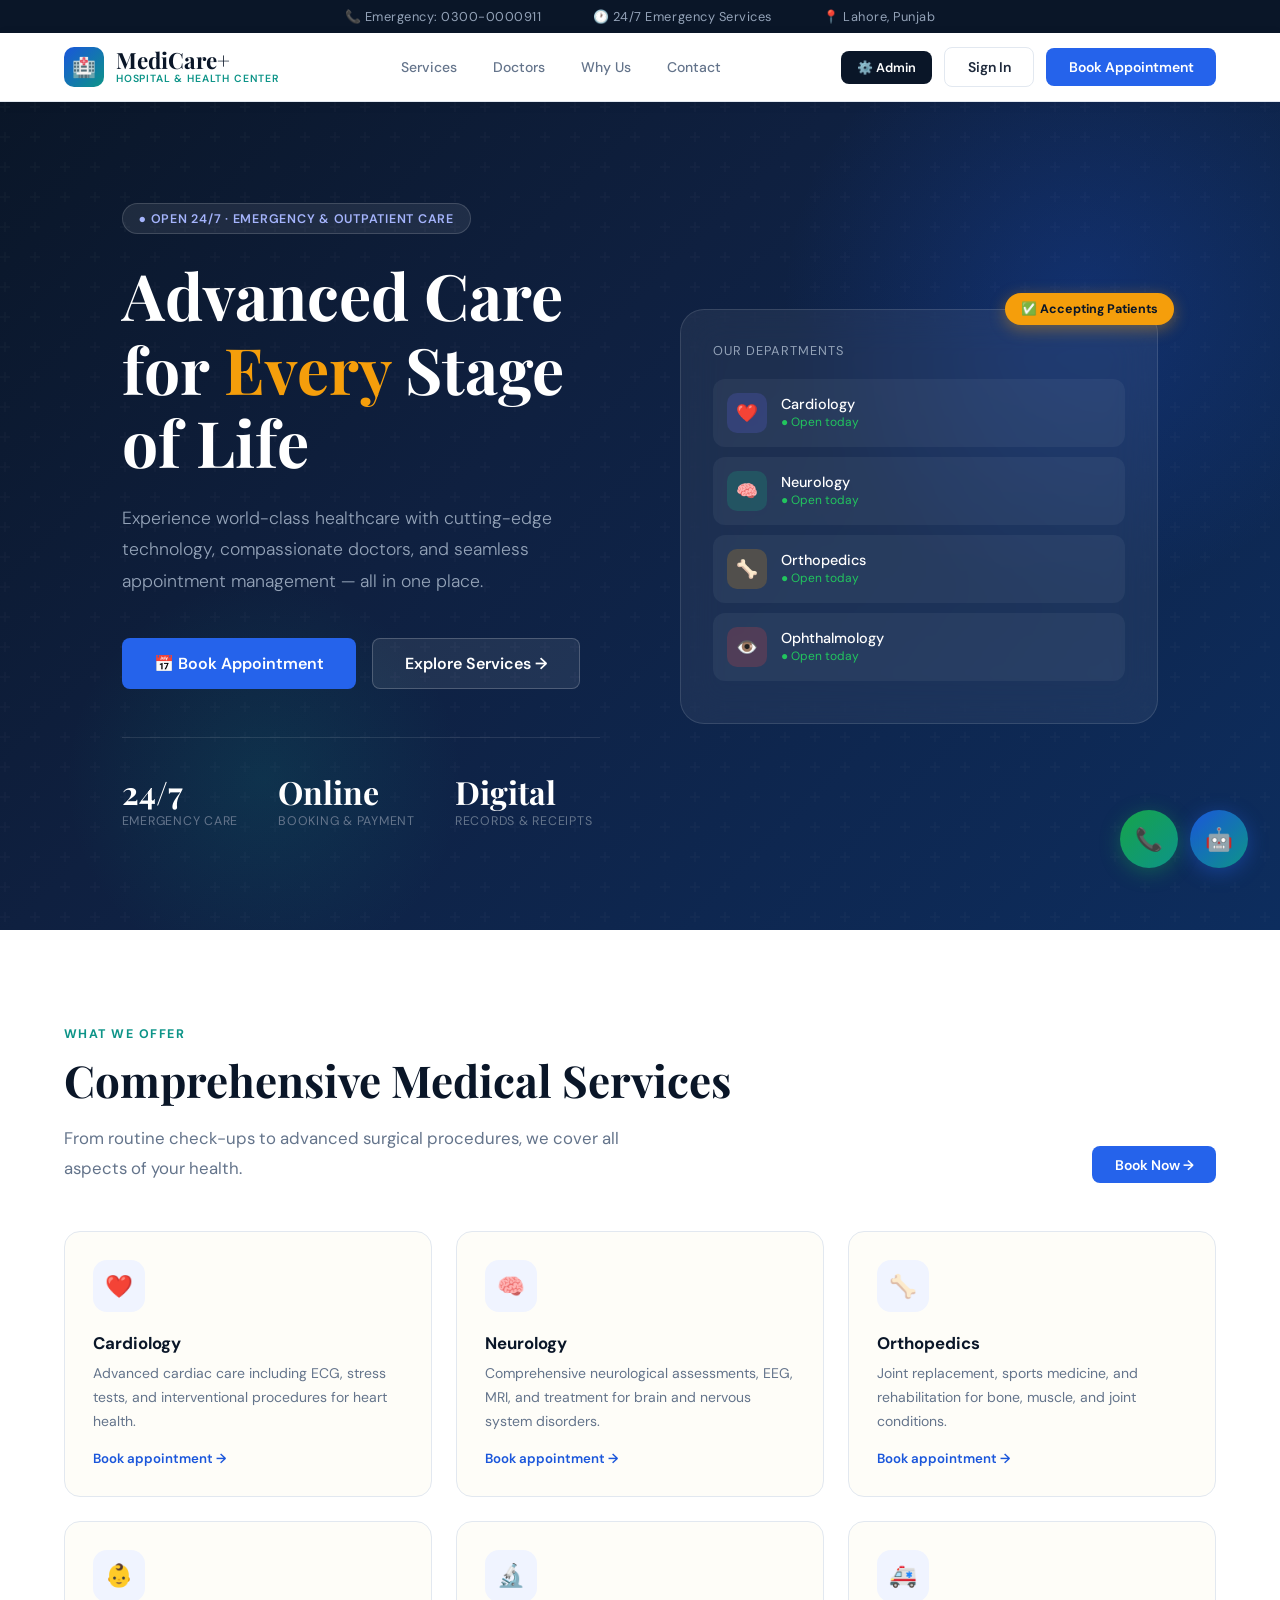
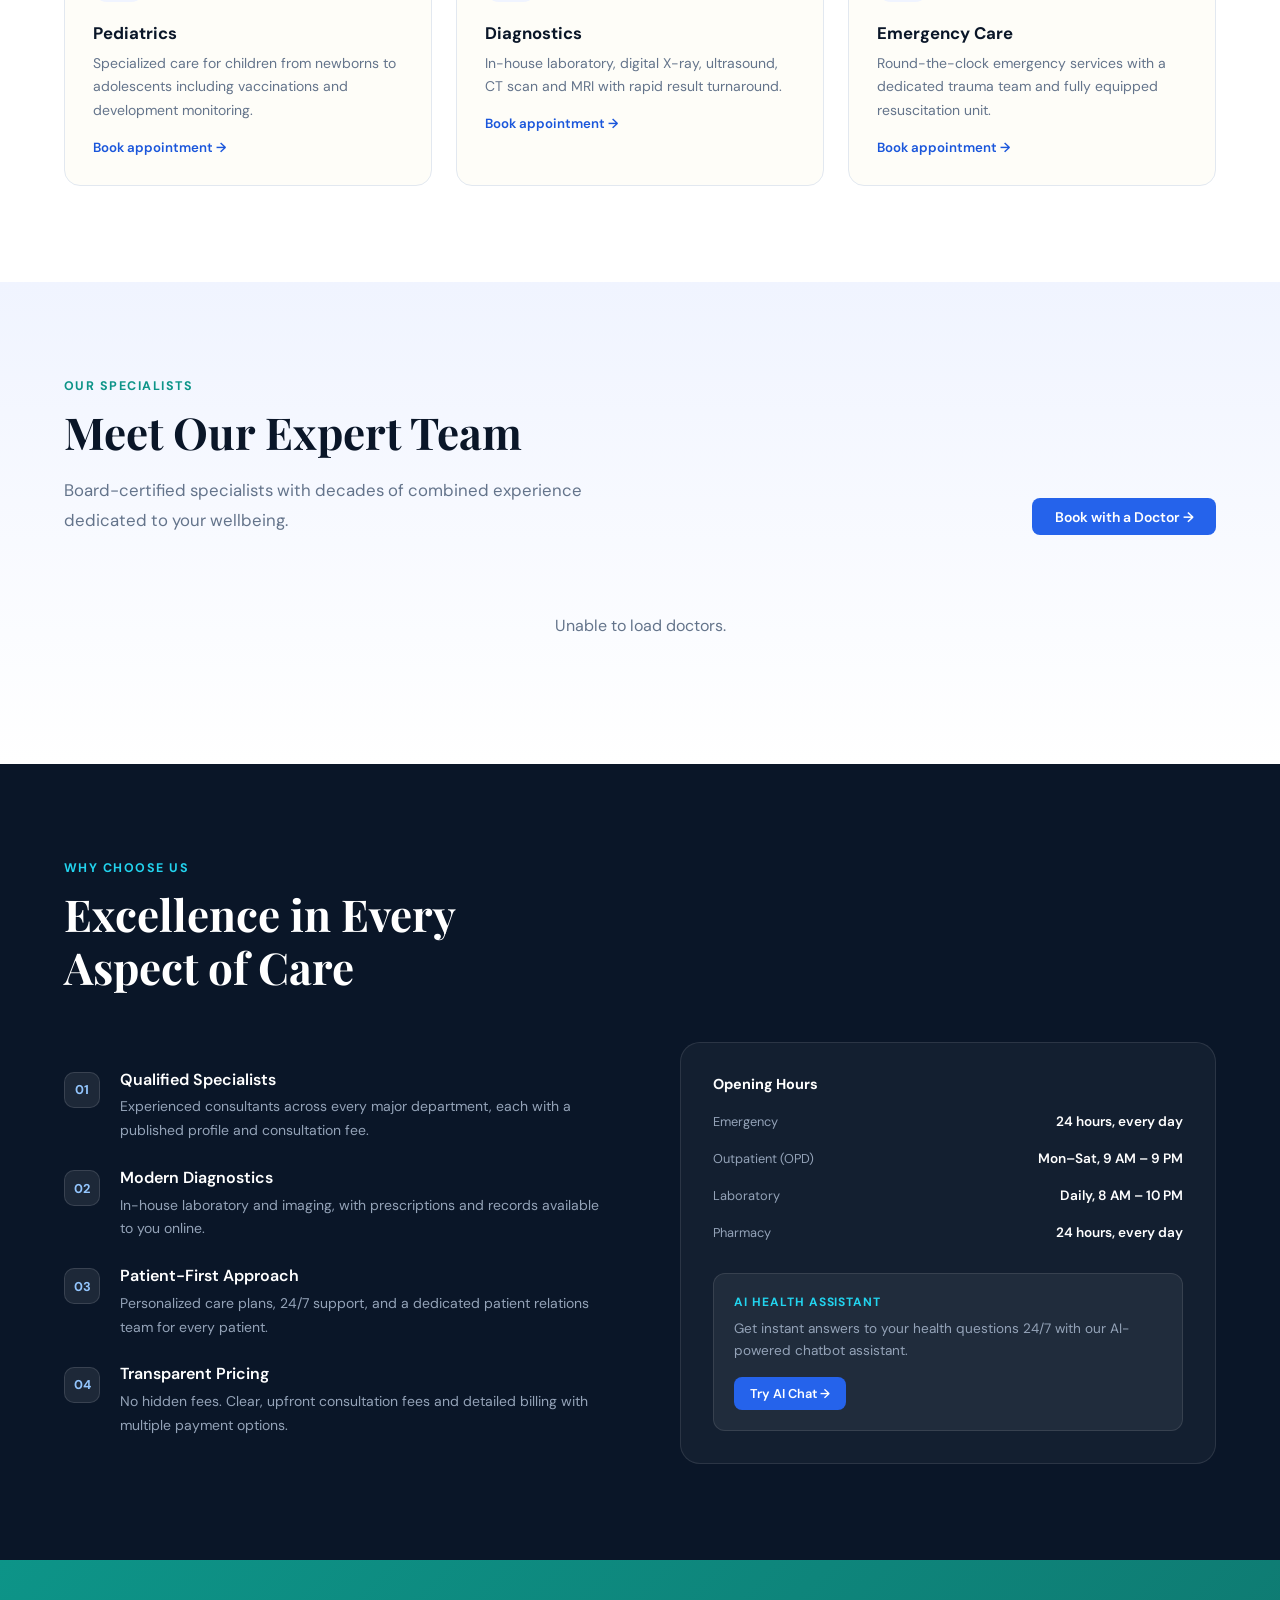
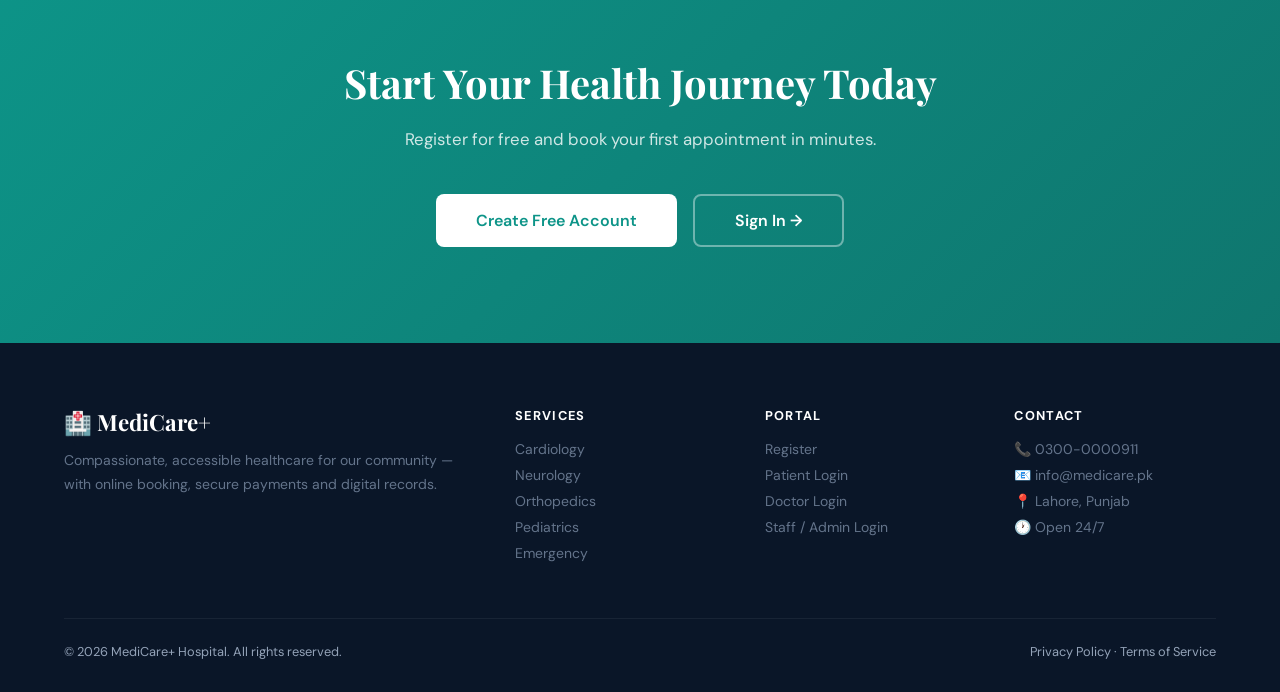
==== frontend/index.html @ 8399312b "MediCare+ hospital management system" ====
<!DOCTYPE html>
<html lang="en">
<head>
<meta charset="UTF-8">
<meta name="viewport" content="width=device-width, initial-scale=1.0">
<title>MediCare+ | Advanced Hospital Management</title>
<link href="https://fonts.googleapis.com/css2?family=Playfair+Display:wght@400;600;700&family=DM+Sans:wght@300;400;500;600&display=swap" rel="stylesheet">
<style>
*{margin:0;padding:0;box-sizing:border-box}
:root{
  --navy:#0a1628;--navy2:#0f2040;--blue:#1a56db;--blue2:#2563eb;
  --teal:#0d9488;--gold:#f59e0b;--cream:#fefdf8;--light:#f0f4ff;
  --text:#1e293b;--muted:#64748b;--border:#e2e8f0;--white:#fff;
  --radius:12px;--shadow:0 4px 24px rgba(10,22,40,.08);--shadow-lg:0 12px 48px rgba(10,22,40,.16)
}
body{font-family:'DM Sans',sans-serif;background:var(--cream);color:var(--text);overflow-x:hidden}

/* ─── TOPBAR ─── */
.topbar{background:var(--navy);color:#94a3b8;font-size:.8rem;padding:.5rem 0;text-align:center;letter-spacing:.04em}
.topbar span{margin:0 1.5rem}

/* ─── NAV ─── */
nav{background:var(--white);border-bottom:1px solid var(--border);padding:0 5%;position:sticky;top:0;z-index:200;box-shadow:0 2px 12px rgba(0,0,0,.06)}
.nav-inner{max-width:1280px;margin:0 auto;display:flex;align-items:center;justify-content:space-between;height:68px}
.brand{display:flex;align-items:center;gap:.75rem;text-decoration:none}
.brand-icon{width:40px;height:40px;background:linear-gradient(135deg,var(--blue),var(--teal));border-radius:10px;display:flex;align-items:center;justify-content:center;font-size:1.2rem}
.brand-name{font-family:'Playfair Display',serif;font-size:1.4rem;font-weight:700;color:var(--navy);line-height:1}
.brand-sub{font-size:.65rem;color:var(--teal);font-weight:600;letter-spacing:.08em;text-transform:uppercase}
.nav-links{display:flex;align-items:center;gap:.25rem}
.nav-links a{padding:.5rem 1rem;border-radius:8px;color:var(--muted);font-size:.875rem;font-weight:500;text-decoration:none;transition:all .2s}
.nav-links a:hover{background:var(--light);color:var(--blue)}
.nav-actions{display:flex;align-items:center;gap:.75rem}
.btn{padding:.6rem 1.4rem;border-radius:8px;font-size:.875rem;font-weight:600;cursor:pointer;border:none;transition:all .2s;font-family:'DM Sans',sans-serif;text-decoration:none;display:inline-flex;align-items:center;gap:.4rem}
.btn-ghost{background:transparent;color:var(--text);border:1.5px solid var(--border)}
.btn-ghost:hover{border-color:var(--blue);color:var(--blue)}
.btn-primary{background:var(--blue2);color:var(--white)}
.btn-primary:hover{background:#1d4ed8;transform:translateY(-1px);box-shadow:0 4px 16px rgba(37,99,235,.3)}
.btn-admin{background:var(--navy);color:var(--white);font-size:.8rem;padding:.5rem 1rem}
.btn-admin:hover{background:var(--navy2)}

/* ─── HERO ─── */
.hero{background:linear-gradient(135deg,var(--navy) 0%,var(--navy2) 40%,#0d2d5e 100%);min-height:92vh;display:flex;align-items:center;position:relative;overflow:hidden}
.hero::before{content:'';position:absolute;inset:0;background:url("data:image/svg+xml,%3Csvg width='60' height='60' viewBox='0 0 60 60' xmlns='http://www.w3.org/2000/svg'%3E%3Cg fill='none' fill-rule='evenodd'%3E%3Cg fill='%23ffffff' fill-opacity='0.02'%3E%3Cpath d='M36 34v-4h-2v4h-4v2h4v4h2v-4h4v-2h-4zm0-30V0h-2v4h-4v2h4v4h2V6h4V4h-4zM6 34v-4H4v4H0v2h4v4h2v-4h4v-2H6zM6 4V0H4v4H0v2h4v4h2V6h4V4H6z'/%3E%3C/g%3E%3C/g%3E%3C/svg%3E")}
.hero-blob{position:absolute;width:600px;height:600px;background:radial-gradient(circle,rgba(29,86,219,.25) 0%,transparent 70%);top:-100px;right:-100px;border-radius:50%;pointer-events:none}
.hero-blob2{position:absolute;width:400px;height:400px;background:radial-gradient(circle,rgba(13,148,136,.15) 0%,transparent 70%);bottom:-50px;left:5%;border-radius:50%;pointer-events:none}
.hero-content{max-width:1280px;margin:0 auto;padding:0 5%;display:grid;grid-template-columns:1fr 1fr;gap:5rem;align-items:center;position:relative;z-index:1}
.hero-badge{display:inline-flex;align-items:center;gap:.5rem;background:rgba(255,255,255,.08);border:1px solid rgba(255,255,255,.15);color:#a5b4fc;padding:.4rem 1rem;border-radius:20px;font-size:.78rem;font-weight:600;letter-spacing:.06em;text-transform:uppercase;margin-bottom:1.5rem}
.hero h1{font-family:'Playfair Display',serif;font-size:clamp(2.5rem,5vw,4rem);font-weight:700;color:var(--white);line-height:1.15;margin-bottom:1.5rem}
.hero h1 em{font-style:normal;color:var(--gold)}
.hero-desc{color:#94a3b8;font-size:1.1rem;line-height:1.8;margin-bottom:2.5rem;font-weight:300}
.hero-cta{display:flex;gap:1rem;flex-wrap:wrap}
.btn-hero{padding:.875rem 2rem;font-size:1rem}
.btn-hero-outline{background:rgba(255,255,255,.08);color:var(--white);border:1.5px solid rgba(255,255,255,.2)}
.btn-hero-outline:hover{background:rgba(255,255,255,.15)}
.hero-stats{display:flex;gap:2.5rem;margin-top:3rem;padding-top:2rem;border-top:1px solid rgba(255,255,255,.1)}
.hero-stat-val{font-family:'Playfair Display',serif;font-size:2rem;font-weight:700;color:var(--white)}
.hero-stat-lbl{font-size:.78rem;color:#64748b;text-transform:uppercase;letter-spacing:.06em}

/* hero card */
.hero-card-wrap{position:relative}
.hero-card{background:rgba(255,255,255,.06);backdrop-filter:blur(20px);border:1px solid rgba(255,255,255,.12);border-radius:24px;padding:2rem;color:white}
.hc-title{font-size:.8rem;color:#94a3b8;text-transform:uppercase;letter-spacing:.08em;margin-bottom:1.25rem}
.hc-dept{display:flex;align-items:center;gap:.875rem;padding:.875rem;background:rgba(255,255,255,.05);border-radius:12px;margin-bottom:.625rem;transition:background .2s;cursor:default}
.hc-dept:hover{background:rgba(255,255,255,.1)}
.hc-icon{width:40px;height:40px;border-radius:10px;display:flex;align-items:center;justify-content:center;font-size:1.1rem;flex-shrink:0}
.hc-dept-name{font-size:.9rem;font-weight:500}
.hc-dept-avail{font-size:.75rem;color:#22c55e;margin-top:.1rem}
.floating-badge{position:absolute;z-index:3;top:-1rem;right:-1rem;background:var(--gold);color:var(--navy);padding:.5rem 1rem;border-radius:20px;font-size:.78rem;font-weight:700;box-shadow:0 4px 16px rgba(245,158,11,.4);animation:float 3s ease-in-out infinite}
@keyframes float{0%,100%{transform:translateY(0)}50%{transform:translateY(-6px)}}

/* ─── SECTION SHARED ─── */
section{padding:6rem 5%}
.section-inner{max-width:1280px;margin:0 auto}
.section-label{font-size:.78rem;font-weight:700;letter-spacing:.12em;text-transform:uppercase;color:var(--teal);margin-bottom:.75rem}
.section-title{font-family:'Playfair Display',serif;font-size:clamp(2rem,4vw,2.75rem);font-weight:700;color:var(--navy);line-height:1.2;margin-bottom:1rem}
.section-desc{color:var(--muted);font-size:1.05rem;line-height:1.8;max-width:600px}

/* ─── SERVICES ─── */
.services-bg{background:var(--white)}
.services-grid{display:grid;grid-template-columns:repeat(auto-fill,minmax(280px,1fr));gap:1.5rem;margin-top:3rem}
.service-card{background:var(--cream);border:1.5px solid var(--border);border-radius:16px;padding:1.75rem;transition:all .3s;cursor:default;position:relative;overflow:hidden}
.service-card::before{content:'';position:absolute;top:0;left:0;right:0;height:3px;background:linear-gradient(90deg,var(--blue),var(--teal));transform:scaleX(0);transition:transform .3s;transform-origin:left}
.service-card:hover{border-color:transparent;box-shadow:var(--shadow-lg);transform:translateY(-4px)}
.service-card:hover::before{transform:scaleX(1)}
.svc-icon{width:52px;height:52px;border-radius:14px;background:var(--light);display:flex;align-items:center;justify-content:center;font-size:1.4rem;margin-bottom:1.25rem}
.svc-name{font-weight:700;font-size:1.05rem;color:var(--navy);margin-bottom:.5rem}
.svc-desc{font-size:.875rem;color:var(--muted);line-height:1.7}
.svc-link{display:inline-flex;align-items:center;gap:.3rem;color:var(--blue);font-size:.83rem;font-weight:600;margin-top:1rem;text-decoration:none}
.svc-link:hover{gap:.6rem}

/* ─── DOCTORS ─── */
.doctors-bg{background:linear-gradient(180deg,var(--light) 0%,var(--white) 100%)}
.doctors-grid{display:grid;grid-template-columns:repeat(auto-fill,minmax(260px,1fr));gap:1.5rem;margin-top:3rem}
.doc-card{background:var(--white);border:1.5px solid var(--border);border-radius:16px;overflow:hidden;transition:all .3s}
.doc-card:hover{box-shadow:var(--shadow-lg);transform:translateY(-4px)}
.doc-top{background:linear-gradient(135deg,var(--navy),#1a3a6b);padding:1.5rem;display:flex;align-items:center;gap:1rem}
.doc-avatar{width:56px;height:56px;border-radius:50%;background:rgba(255,255,255,.15);display:flex;align-items:center;justify-content:center;font-size:1.5rem;border:2px solid rgba(255,255,255,.2);flex-shrink:0}
.doc-name{color:var(--white);font-weight:700;font-size:1rem}
.doc-spec{color:#93c5fd;font-size:.8rem;margin-top:.2rem}
.doc-body{padding:1.25rem}
.doc-stat{display:flex;justify-content:space-between;font-size:.82rem;color:var(--muted);margin-bottom:.5rem}
.doc-stat strong{color:var(--text);font-weight:600}
.doc-fee{background:var(--light);border-radius:8px;padding:.625rem 1rem;display:flex;justify-content:space-between;align-items:center;margin-top:1rem}
.doc-fee-lbl{font-size:.78rem;color:var(--muted)}
.doc-fee-val{font-weight:700;color:var(--teal);font-size:1rem}

/* ─── WHY US ─── */
.why-bg{background:var(--navy);color:white}
.why-grid{display:grid;grid-template-columns:1fr 1fr;gap:5rem;align-items:center;margin-top:3rem}
.why-items{display:flex;flex-direction:column;gap:1.5rem}
.why-item{display:flex;gap:1.25rem;align-items:flex-start}
.why-num{width:36px;height:36px;border-radius:10px;background:rgba(255,255,255,.08);border:1px solid rgba(255,255,255,.12);display:flex;align-items:center;justify-content:center;font-size:.8rem;font-weight:700;color:#93c5fd;flex-shrink:0;margin-top:.2rem}
.why-title{font-weight:600;font-size:1rem;margin-bottom:.35rem}
.why-desc{font-size:.875rem;color:#94a3b8;line-height:1.7}
.why-visual{background:rgba(255,255,255,.04);border:1px solid rgba(255,255,255,.1);border-radius:20px;padding:2rem}
.why-chart-row{display:flex;align-items:center;gap:1rem;margin-bottom:1.25rem}
.why-chart-lbl{font-size:.8rem;color:#94a3b8;width:120px;flex-shrink:0}
.why-bar-wrap{flex:1;background:rgba(255,255,255,.08);border-radius:20px;height:8px;overflow:hidden}
.why-bar{height:100%;border-radius:20px;background:linear-gradient(90deg,var(--blue),var(--teal))}
.why-chart-val{font-size:.8rem;font-weight:700;color:white;width:36px;text-align:right}

/* ─── CTA ─── */
.cta-bg{background:linear-gradient(135deg,var(--teal) 0%,#0f766e 100%)}
.cta-inner{text-align:center;max-width:700px;margin:0 auto}
.cta-inner h2{font-family:'Playfair Display',serif;font-size:2.5rem;color:white;margin-bottom:1rem}
.cta-inner p{color:rgba(255,255,255,.8);font-size:1.05rem;margin-bottom:2.5rem;line-height:1.7}
.cta-actions{display:flex;gap:1rem;justify-content:center;flex-wrap:wrap}
.btn-cta-white{background:white;color:var(--teal);font-size:1rem;padding:.875rem 2.5rem}
.btn-cta-white:hover{box-shadow:0 6px 24px rgba(0,0,0,.2);transform:translateY(-2px)}
.btn-cta-outline{background:transparent;color:white;border:2px solid rgba(255,255,255,.4);font-size:1rem;padding:.875rem 2.5rem}
.btn-cta-outline:hover{background:rgba(255,255,255,.1)}

/* ─── FOOTER ─── */
footer{background:var(--navy);color:#94a3b8;padding:4rem 5% 2rem}
.footer-inner{max-width:1280px;margin:0 auto}
.footer-grid{display:grid;grid-template-columns:2fr 1fr 1fr 1fr;gap:3rem;margin-bottom:3rem}
.footer-brand{font-family:'Playfair Display',serif;font-size:1.4rem;color:white;font-weight:700;margin-bottom:.75rem}
.footer-tagline{font-size:.875rem;line-height:1.7;color:#64748b}
.footer-col-title{color:white;font-size:.8rem;font-weight:700;letter-spacing:.1em;text-transform:uppercase;margin-bottom:1rem}
.footer-col a{display:block;color:#64748b;font-size:.875rem;text-decoration:none;margin-bottom:.5rem;transition:color .2s}
.footer-col a:hover{color:white}
.footer-bottom{border-top:1px solid rgba(255,255,255,.06);padding-top:1.5rem;display:flex;justify-content:space-between;align-items:center;font-size:.8rem}

/* ─── MODAL (Auth) ─── */
.modal-overlay{position:fixed;inset:0;background:rgba(10,22,40,.6);backdrop-filter:blur(6px);z-index:1000;display:flex;align-items:center;justify-content:center;opacity:0;pointer-events:none;transition:opacity .25s}
.modal-overlay.open{opacity:1;pointer-events:all}
.auth-modal{background:white;border-radius:24px;padding:2.5rem;width:100%;max-width:460px;box-shadow:var(--shadow-lg);transform:translateY(20px);transition:transform .25s;position:relative}
.modal-overlay.open .auth-modal{transform:translateY(0)}
.modal-close{position:absolute;top:1.25rem;right:1.25rem;background:var(--light);border:none;width:32px;height:32px;border-radius:50%;cursor:pointer;font-size:1rem;color:var(--muted);display:flex;align-items:center;justify-content:center}
.modal-close:hover{background:var(--border)}
.auth-logo{text-align:center;margin-bottom:1.75rem}
.auth-logo .icon{width:56px;height:56px;background:linear-gradient(135deg,var(--blue),var(--teal));border-radius:16px;display:flex;align-items:center;justify-content:center;font-size:1.5rem;margin:0 auto .75rem}
.auth-logo h2{font-family:'Playfair Display',serif;font-size:1.6rem;color:var(--navy)}
.auth-logo p{color:var(--muted);font-size:.875rem;margin-top:.25rem}
.tab-strip{display:flex;background:var(--light);border-radius:10px;padding:3px;gap:3px;margin-bottom:1.75rem}
.tab-btn{flex:1;padding:.55rem;border:none;background:transparent;border-radius:8px;cursor:pointer;font-size:.875rem;font-weight:600;color:var(--muted);transition:all .2s;font-family:'DM Sans',sans-serif}
.tab-btn.active{background:white;color:var(--navy);box-shadow:0 1px 4px rgba(0,0,0,.1)}
.form-row{margin-bottom:1.125rem}
.form-row label{display:block;font-size:.8rem;font-weight:600;color:var(--text);margin-bottom:.4rem;text-transform:uppercase;letter-spacing:.05em}
.form-row input{width:100%;padding:.7rem 1rem;border:1.5px solid var(--border);border-radius:10px;font-size:.9rem;font-family:'DM Sans',sans-serif;color:var(--text);transition:border-color .2s;background:var(--cream)}
.form-row input:focus{outline:none;border-color:var(--blue);background:white}
.form-submit{width:100%;padding:.85rem;border:none;border-radius:10px;background:linear-gradient(135deg,var(--blue2),var(--blue));color:white;font-size:.95rem;font-weight:700;cursor:pointer;font-family:'DM Sans',sans-serif;transition:all .2s;margin-top:.5rem}
.form-submit:hover{transform:translateY(-1px);box-shadow:0 4px 16px rgba(37,99,235,.35)}
.auth-msg{padding:.7rem 1rem;border-radius:8px;font-size:.85rem;margin-top:.875rem;display:none}
.auth-msg.error{background:#fee2e2;color:#991b1b;display:block}
.auth-msg.success{background:#dcfce7;color:#166534;display:block}
.auth-divider{text-align:center;color:var(--muted);font-size:.8rem;margin:.75rem 0;position:relative}
.auth-divider::before,.auth-divider::after{content:'';position:absolute;top:50%;width:42%;height:1px;background:var(--border)}
.auth-divider::before{left:0}.auth-divider::after{right:0}

/* ─── CHATBOT ─── */
.chatbot-fab{position:fixed;bottom:2rem;right:2rem;width:58px;height:58px;border-radius:50%;background:linear-gradient(135deg,var(--blue),var(--teal));border:none;font-size:1.4rem;cursor:pointer;box-shadow:0 4px 20px rgba(37,99,235,.4);z-index:500;transition:transform .2s;display:flex;align-items:center;justify-content:center}
.chatbot-fab:hover{transform:scale(1.1)}
.call-fab{position:fixed;bottom:2rem;right:6.4rem;width:58px;height:58px;border-radius:50%;background:linear-gradient(135deg,#16a34a,#0d9488);border:none;font-size:1.4rem;cursor:pointer;box-shadow:0 4px 20px rgba(22,163,74,.4);z-index:500;transition:transform .2s;display:flex;align-items:center;justify-content:center}
.call-fab:hover{transform:scale(1.1)}
.call-widget{position:fixed;bottom:5.5rem;right:2rem;width:380px;max-width:calc(100vw - 2rem);height:560px;max-height:calc(100vh - 7.5rem);background:#0f172a;border-radius:20px;box-shadow:var(--shadow-lg);z-index:500;display:none;overflow:hidden;border:1px solid var(--border)}
.call-widget.open{display:block}
.call-widget iframe{width:100%;height:100%;border:0}
.chatbot-widget{position:fixed;bottom:5.5rem;right:2rem;width:360px;background:white;border-radius:20px;box-shadow:var(--shadow-lg);z-index:500;display:none;flex-direction:column;border:1px solid var(--border);overflow:hidden}
.chatbot-widget.open{display:flex}
.chatbot-head{background:linear-gradient(135deg,var(--navy),var(--navy2));color:white;padding:1rem 1.25rem;display:flex;justify-content:space-between;align-items:center}
.chatbot-head strong{font-size:.9rem}
.chatbot-head span{font-size:.75rem;color:#94a3b8;display:block}
.chat-msgs{height:280px;overflow-y:auto;padding:1rem;display:flex;flex-direction:column;gap:.75rem}
.cmsg{padding:.625rem .875rem;border-radius:12px;max-width:85%;font-size:.85rem;line-height:1.6}
.cmsg.bot{background:var(--light);align-self:flex-start;border-bottom-left-radius:4px}
.cmsg.user{background:var(--blue2);color:white;align-self:flex-end;border-bottom-right-radius:4px}
.cmsg p{margin:0 0 .5rem}
.cmsg p:last-child{margin-bottom:0}
.cmsg ul,.cmsg ol{margin:.25rem 0 .5rem;padding-left:1.25rem}
.cmsg li{margin-bottom:.25rem}
.cmsg li:last-child{margin-bottom:0}
.cmsg strong{font-weight:700}
.cmsg a{color:inherit;text-decoration:underline}
.cmsg.bot a{color:var(--blue)}
.chat-input-row{padding:.75rem;border-top:1px solid var(--border);display:flex;gap:.5rem}
.chat-input-row input{flex:1;padding:.5rem .875rem;border:1.5px solid var(--border);border-radius:20px;font-size:.85rem;font-family:'DM Sans',sans-serif}
.chat-input-row input:focus{outline:none;border-color:var(--blue)}
.chat-send{background:var(--blue2);color:white;border:none;width:34px;height:34px;border-radius:50%;cursor:pointer;font-size:1rem;display:flex;align-items:center;justify-content:center;flex-shrink:0}

@media(max-width:768px){
  .hero-content{grid-template-columns:1fr;gap:3rem}
  .hero-card-wrap{display:none}
  .why-grid{grid-template-columns:1fr}
  .footer-grid{grid-template-columns:1fr 1fr}
  .nav-links{display:none}
}
</style>
</head>
<body>

<div class="topbar">
  <span>📞 Emergency: 0300-0000911</span>
  <span>🕐 24/7 Emergency Services</span>
  <span>📍 Lahore, Punjab</span>
</div>

<nav>
  <div class="nav-inner">
    <a class="brand" href="/">
      <div class="brand-icon">🏥</div>
      <div>
        <div class="brand-name">MediCare+</div>
        <div class="brand-sub">Hospital & Health Center</div>
      </div>
    </a>
    <div class="nav-links">
      <a href="#services">Services</a>
      <a href="#doctors">Doctors</a>
      <a href="#about">Why Us</a>
      <a href="#contact">Contact</a>
    </div>
    <div class="nav-actions">
      <button class="btn btn-admin" onclick="goAdmin()" title="Admin Dashboard">⚙️ Admin</button>
      <button class="btn btn-ghost" id="nav-signin" onclick="openAuth('login')">Sign In</button>
      <button class="btn btn-primary" onclick="openAuth('register')">Book Appointment</button>
    </div>
  </div>
</nav>

<!-- HERO -->
<section class="hero">
  <div class="hero-blob"></div>
  <div class="hero-blob2"></div>
  <div class="hero-content">
    <div>
      <div class="hero-badge">● Open 24/7 · Emergency &amp; Outpatient Care</div>
      <h1>Advanced Care for <em>Every</em> Stage of Life</h1>
      <p class="hero-desc">Experience world-class healthcare with cutting-edge technology, compassionate doctors, and seamless appointment management — all in one place.</p>
      <div class="hero-cta">
        <button class="btn btn-primary btn-hero" onclick="openAuth('register')">📅 Book Appointment</button>
        <button class="btn btn-hero-outline btn-hero" onclick="document.getElementById('services').scrollIntoView({behavior:'smooth'})">Explore Services →</button>
      </div>
      <div class="hero-stats">
        <div><div class="hero-stat-val">24/7</div><div class="hero-stat-lbl">Emergency Care</div></div>
        <div><div class="hero-stat-val">Online</div><div class="hero-stat-lbl">Booking &amp; Payment</div></div>
        <div><div class="hero-stat-val">Digital</div><div class="hero-stat-lbl">Records &amp; Receipts</div></div>
      </div>
    </div>
    <div class="hero-card-wrap">
      <div class="floating-badge">✅ Accepting Patients</div>
      <div class="hero-card">
        <div class="hc-title">Our Departments</div>
        <div class="hc-dept"><div class="hc-icon" style="background:rgba(99,102,241,.2)">❤️</div><div><div class="hc-dept-name">Cardiology</div><div class="hc-dept-avail">● Open today</div></div></div>
        <div class="hc-dept"><div class="hc-icon" style="background:rgba(16,185,129,.2)">🧠</div><div><div class="hc-dept-name">Neurology</div><div class="hc-dept-avail">● Open today</div></div></div>
        <div class="hc-dept"><div class="hc-icon" style="background:rgba(245,158,11,.2)">🦴</div><div><div class="hc-dept-name">Orthopedics</div><div class="hc-dept-avail">● Open today</div></div></div>
        <div class="hc-dept"><div class="hc-icon" style="background:rgba(239,68,68,.2)">👁️</div><div><div class="hc-dept-name">Ophthalmology</div><div class="hc-dept-avail">● Open today</div></div></div>
      </div>
    </div>
  </div>
</section>

<!-- SERVICES -->
<section id="services" class="services-bg">
  <div class="section-inner">
    <div class="section-label">What We Offer</div>
    <div style="display:flex;justify-content:space-between;align-items:flex-end;flex-wrap:wrap;gap:1rem">
      <div>
        <h2 class="section-title">Comprehensive Medical Services</h2>
        <p class="section-desc">From routine check-ups to advanced surgical procedures, we cover all aspects of your health.</p>
      </div>
      <button class="btn btn-primary" onclick="openAuth('register')">Book Now →</button>
    </div>
    <div class="services-grid">
      <div class="service-card"><div class="svc-icon">❤️</div><div class="svc-name">Cardiology</div><div class="svc-desc">Advanced cardiac care including ECG, stress tests, and interventional procedures for heart health.</div><a class="svc-link" onclick="openAuth('register')">Book appointment →</a></div>
      <div class="service-card"><div class="svc-icon">🧠</div><div class="svc-name">Neurology</div><div class="svc-desc">Comprehensive neurological assessments, EEG, MRI, and treatment for brain and nervous system disorders.</div><a class="svc-link" onclick="openAuth('register')">Book appointment →</a></div>
      <div class="service-card"><div class="svc-icon">🦴</div><div class="svc-name">Orthopedics</div><div class="svc-desc">Joint replacement, sports medicine, and rehabilitation for bone, muscle, and joint conditions.</div><a class="svc-link" onclick="openAuth('register')">Book appointment →</a></div>
      <div class="service-card"><div class="svc-icon">👶</div><div class="svc-name">Pediatrics</div><div class="svc-desc">Specialized care for children from newborns to adolescents including vaccinations and development monitoring.</div><a class="svc-link" onclick="openAuth('register')">Book appointment →</a></div>
      <div class="service-card"><div class="svc-icon">🔬</div><div class="svc-name">Diagnostics</div><div class="svc-desc">In-house laboratory, digital X-ray, ultrasound, CT scan and MRI with rapid result turnaround.</div><a class="svc-link" onclick="openAuth('register')">Book appointment →</a></div>
      <div class="service-card"><div class="svc-icon">🚑</div><div class="svc-name">Emergency Care</div><div class="svc-desc">Round-the-clock emergency services with a dedicated trauma team and fully equipped resuscitation unit.</div><a class="svc-link" onclick="openAuth('register')">Book appointment →</a></div>
    </div>
  </div>
</section>

<!-- DOCTORS -->
<section id="doctors" class="doctors-bg">
  <div class="section-inner">
    <div class="section-label">Our Specialists</div>
    <div style="display:flex;justify-content:space-between;align-items:flex-end;flex-wrap:wrap;gap:1rem">
      <div>
        <h2 class="section-title">Meet Our Expert Team</h2>
        <p class="section-desc">Board-certified specialists with decades of combined experience dedicated to your wellbeing.</p>
      </div>
      <button class="btn btn-primary" onclick="openAuth('register')">Book with a Doctor →</button>
    </div>
    <div class="doctors-grid" id="public-doctors-list">
      <div style="color:var(--muted);padding:2rem;grid-column:1/-1;text-align:center">Loading doctors...</div>
    </div>
  </div>
</section>

<!-- WHY US -->
<section id="about" class="why-bg">
  <div class="section-inner">
    <div class="section-label" style="color:#22d3ee">Why Choose Us</div>
    <h2 class="section-title" style="color:white">Excellence in Every<br>Aspect of Care</h2>
    <div class="why-grid">
      <div class="why-items">
        <div class="why-item"><div class="why-num">01</div><div><div class="why-title">Qualified Specialists</div><div class="why-desc">Experienced consultants across every major department, each with a published profile and consultation fee.</div></div></div>
        <div class="why-item"><div class="why-num">02</div><div><div class="why-title">Modern Diagnostics</div><div class="why-desc">In-house laboratory and imaging, with prescriptions and records available to you online.</div></div></div>
        <div class="why-item"><div class="why-num">03</div><div><div class="why-title">Patient-First Approach</div><div class="why-desc">Personalized care plans, 24/7 support, and a dedicated patient relations team for every patient.</div></div></div>
        <div class="why-item"><div class="why-num">04</div><div><div class="why-title">Transparent Pricing</div><div class="why-desc">No hidden fees. Clear, upfront consultation fees and detailed billing with multiple payment options.</div></div></div>
      </div>
      <div class="why-visual">
        <div style="color:white;font-weight:700;margin-bottom:1.25rem;font-size:.9rem">Opening Hours</div>
        <div class="why-chart-row"><div class="why-chart-lbl" style="width:150px">Emergency</div><div style="flex:1;text-align:right;color:#fff;font-weight:600;font-size:.85rem">24 hours, every day</div></div>
        <div class="why-chart-row"><div class="why-chart-lbl" style="width:150px">Outpatient (OPD)</div><div style="flex:1;text-align:right;color:#fff;font-weight:600;font-size:.85rem">Mon–Sat, 9 AM – 9 PM</div></div>
        <div class="why-chart-row"><div class="why-chart-lbl" style="width:150px">Laboratory</div><div style="flex:1;text-align:right;color:#fff;font-weight:600;font-size:.85rem">Daily, 8 AM – 10 PM</div></div>
        <div class="why-chart-row"><div class="why-chart-lbl" style="width:150px">Pharmacy</div><div style="flex:1;text-align:right;color:#fff;font-weight:600;font-size:.85rem">24 hours, every day</div></div>
        <div style="margin-top:2rem;padding:1.25rem;background:rgba(255,255,255,.06);border-radius:12px;border:1px solid rgba(255,255,255,.1)">
          <div style="color:#22d3ee;font-size:.75rem;font-weight:700;letter-spacing:.08em;text-transform:uppercase;margin-bottom:.5rem">AI Health Assistant</div>
          <div style="color:#94a3b8;font-size:.85rem;line-height:1.6">Get instant answers to your health questions 24/7 with our AI-powered chatbot assistant.</div>
          <button class="btn btn-primary" style="margin-top:1rem;font-size:.8rem;padding:.5rem 1rem" onclick="toggleChatbot()">Try AI Chat →</button>
        </div>
      </div>
    </div>
  </div>
</section>

<!-- CTA -->
<section id="contact" class="cta-bg">
  <div class="section-inner">
    <div class="cta-inner">
      <h2>Start Your Health Journey Today</h2>
      <p>Register for free and book your first appointment in minutes.</p>
      <div class="cta-actions">
        <button class="btn btn-cta-white" onclick="openAuth('register')">Create Free Account</button>
        <button class="btn btn-cta-outline" onclick="openAuth('login')">Sign In →</button>
      </div>
    </div>
  </div>
</section>

<!-- FOOTER -->
<footer>
  <div class="footer-inner">
    <div class="footer-grid">
      <div>
        <div class="footer-brand">🏥 MediCare+</div>
        <div class="footer-tagline">Compassionate, accessible healthcare for our community — with online booking, secure payments and digital records.</div>
      </div>
      <div>
        <div class="footer-col-title">Services</div>
        <div class="footer-col">
          <a href="#">Cardiology</a><a href="#">Neurology</a><a href="#">Orthopedics</a><a href="#">Pediatrics</a><a href="#">Emergency</a>
        </div>
      </div>
      <div>
        <div class="footer-col-title">Portal</div>
        <div class="footer-col">
          <a onclick="openAuth('register')" href="#">Register</a>
          <a onclick="openAuth('login')" href="#">Patient Login</a>
          <a href="/login">Doctor Login</a>
          <a onclick="goAdmin()" href="#">Staff / Admin Login</a>
        </div>
      </div>
      <div>
        <div class="footer-col-title">Contact</div>
        <div class="footer-col">
          <a href="#">📞 0300-0000911</a>
          <a href="#">📧 info@medicare.pk</a>
          <a href="#">📍 Lahore, Punjab</a>
          <a href="#">🕐 Open 24/7</a>
        </div>
      </div>
    </div>
    <div class="footer-bottom">
      <span>© 2026 MediCare+ Hospital. All rights reserved.</span>
      <span>Privacy Policy · Terms of Service</span>
    </div>
  </div>
</footer>

<!-- CHATBOT -->
<div class="chatbot-widget" id="chatbot-widget">
  <div class="chatbot-head">
    <div><strong>🤖 MediCare AI</strong><span>Ask me anything about your health</span></div>
    <button class="modal-close" style="background:rgba(255,255,255,.1);color:white" onclick="toggleChatbot()">✕</button>
  </div>
  <div class="chat-msgs" id="chat-msgs">
    <div class="cmsg bot">Hi! I'm the MediCare AI assistant. I can help with appointment info, symptoms, or general health questions. How can I help?</div>
  </div>
  <div class="chat-input-row">
    <input type="text" id="chat-input" placeholder="Type your question..." onkeydown="if(event.key==='Enter')sendChat()">
    <button class="chat-send" onclick="sendChat()">➤</button>
  </div>
</div>
<button class="chatbot-fab" onclick="toggleChatbot()">🤖</button>
<button class="call-fab" onclick="toggleHelpline()" title="Talk to our helpline assistant">📞</button>
<div class="call-widget" id="call-widget">
  <iframe id="call-frame" allow="microphone" title="Helpline assistant"></iframe>
</div>

<script src="/static/js/chatbot.js"></script>
<script>
// Load public doctor list
const esc = x => String(x ?? '').replace(/[&<>"']/g, c => ({'&':'&amp;','<':'&lt;','>':'&gt;','"':'&quot;',"'":'&#39;'}[c]));
const drName = n => { n = (n || '').trim(); return /^dr\.?\s/i.test(n) ? n : 'Dr. ' + n; };
async function loadPublicDoctors() {
  try {
    const res = await fetch('/api/doctors/');
    const docs = await res.json();
    const el = document.getElementById('public-doctors-list');
    if (!docs || !docs.length) { el.innerHTML = '<p style="color:var(--muted);text-align:center;padding:2rem;grid-column:1/-1">No doctors found.</p>'; return; }
    el.innerHTML = docs.slice(0,8).map(d => `
      <div class="doc-card">
        <div class="doc-top">
          <div class="doc-avatar">👨‍⚕️</div>
          <div>
            <div class="doc-name">${esc(drName(d.user?.full_name || d.full_name || 'Doctor'))}</div>
            <div class="doc-spec">${esc(d.specialization || 'General Medicine')}</div>
          </div>
        </div>
        <div class="doc-body">
          <div class="doc-stat"><span>Experience</span><strong>${d.experience_years || 0} years</strong></div>
          <div class="doc-stat"><span>Department</span><strong>${esc(d.department?.name || 'General')}</strong></div>
          <div class="doc-fee"><span class="doc-fee-lbl">Consultation Fee</span><span class="doc-fee-val">$${d.consultation_fee || 0}</span></div>
          <button class="btn btn-primary" style="width:100%;margin-top:1rem" onclick="openAuth('register')">Book Appointment</button>
        </div>
      </div>`).join('');
  } catch(e) { document.getElementById('public-doctors-list').innerHTML = '<p style="color:var(--muted);text-align:center;padding:2rem;grid-column:1/-1">Unable to load doctors.</p>'; }
}
loadPublicDoctors();

// Sign in / register live on the dedicated /login page. Signed-in patients go straight to their portal.
const HOME = {admin:'/admin', doctor:'/doctor', patient:'/portal', receptionist:'/admin'};
function me() { try { return localStorage.getItem('token') ? JSON.parse(localStorage.getItem('user') || 'null') : null; } catch (e) { return null; } }
function openAuth(tab) {
  const u = me();
  if (u) { location.href = HOME[u.role] || '/portal'; return; }
  location.href = tab === 'register' ? '/login#register' : '/login';
}
if (me()) { const b = document.getElementById('nav-signin'); if (b) { b.textContent = 'My Dashboard'; } }

function goAdmin() {
  const user = JSON.parse(localStorage.getItem('user') || 'null');
  if (user && user.role === 'admin') { window.location.href = '/admin'; return; }
  window.location.href = '/login';
}

// chatbot toggle
function toggleChatbot() {
  document.getElementById('chatbot-widget').classList.toggle('open');
  if (document.getElementById('chatbot-widget').classList.contains('open')) closeHelpline();
}

function closeHelpline() {
  document.getElementById('call-widget').classList.remove('open');
  document.getElementById('call-frame').src = 'about:blank';   // ends any active call
}

function toggleHelpline() {
  const w = document.getElementById('call-widget');
  if (w.classList.contains('open')) { closeHelpline(); return; }
  document.getElementById('chatbot-widget').classList.remove('open');
  document.getElementById('call-frame').src = '/agent?embed=1';
  w.classList.add('open');
}
</script>
</body>
</html>
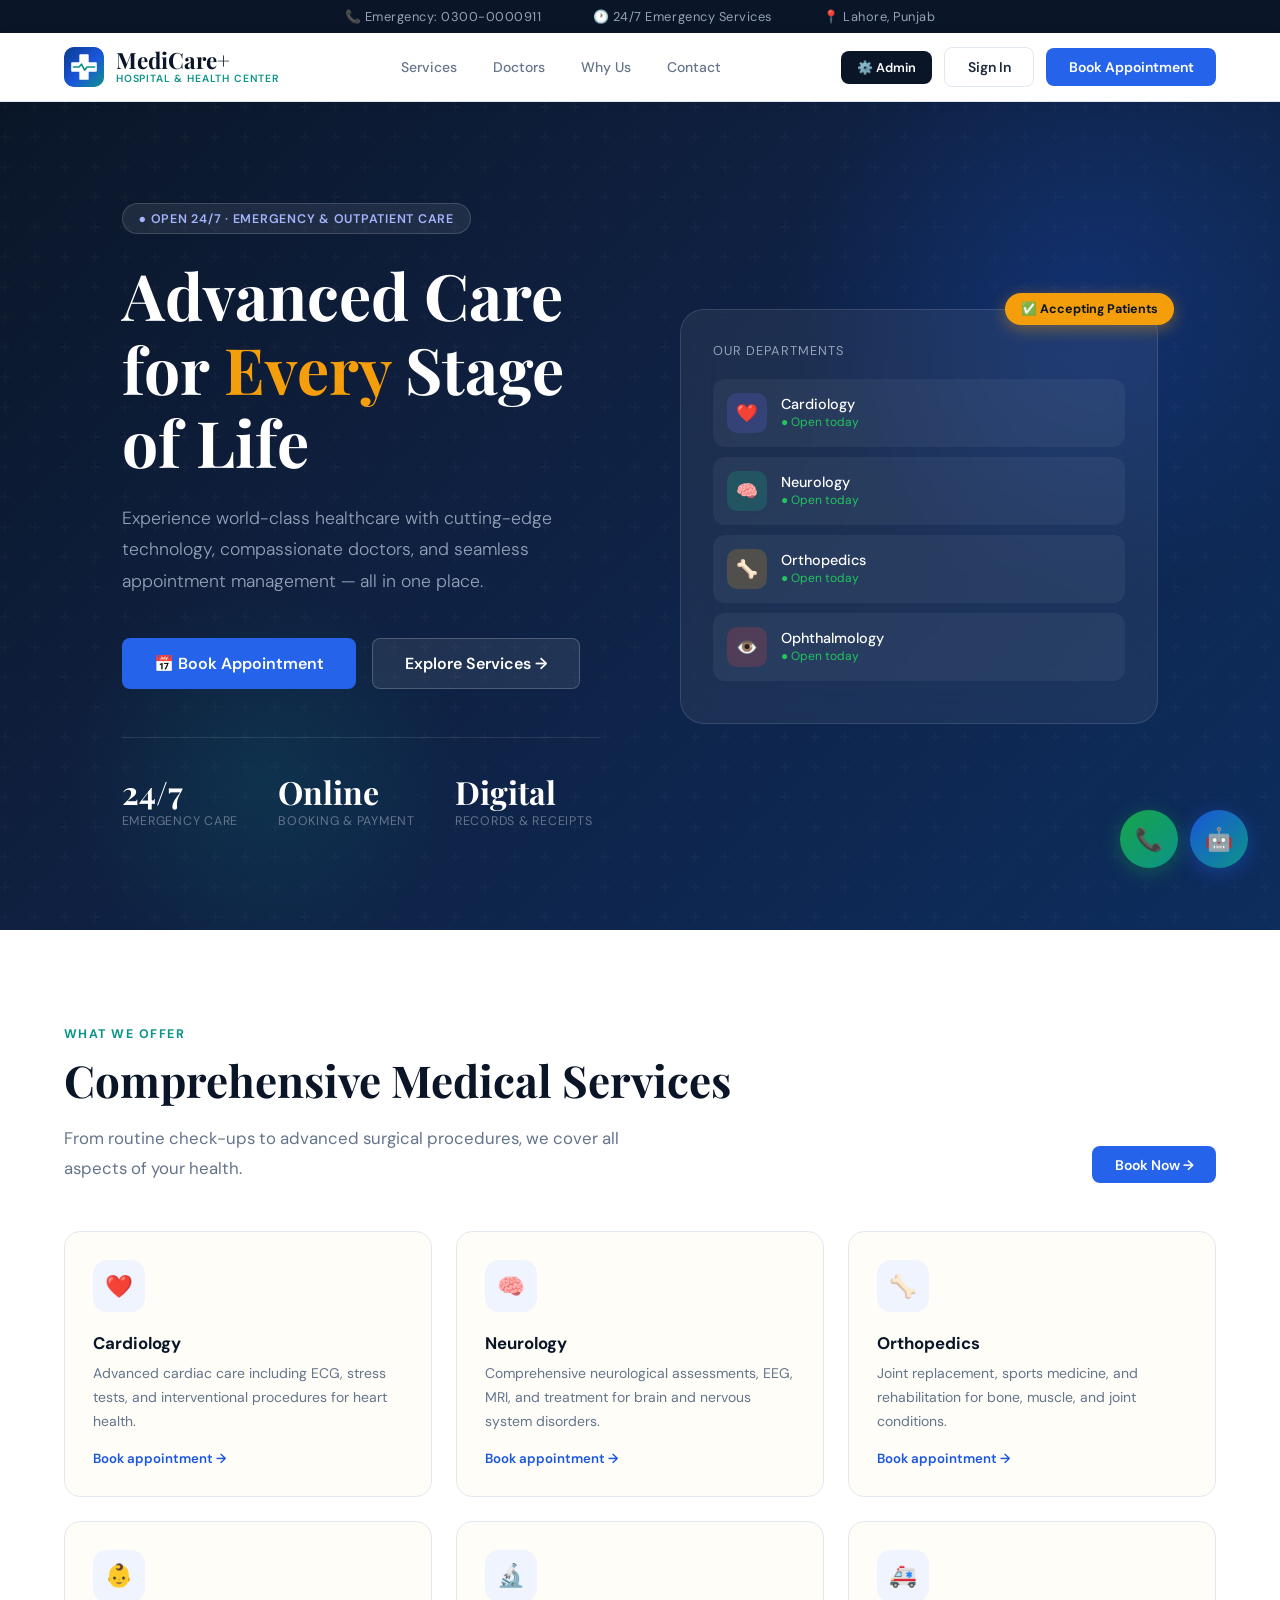
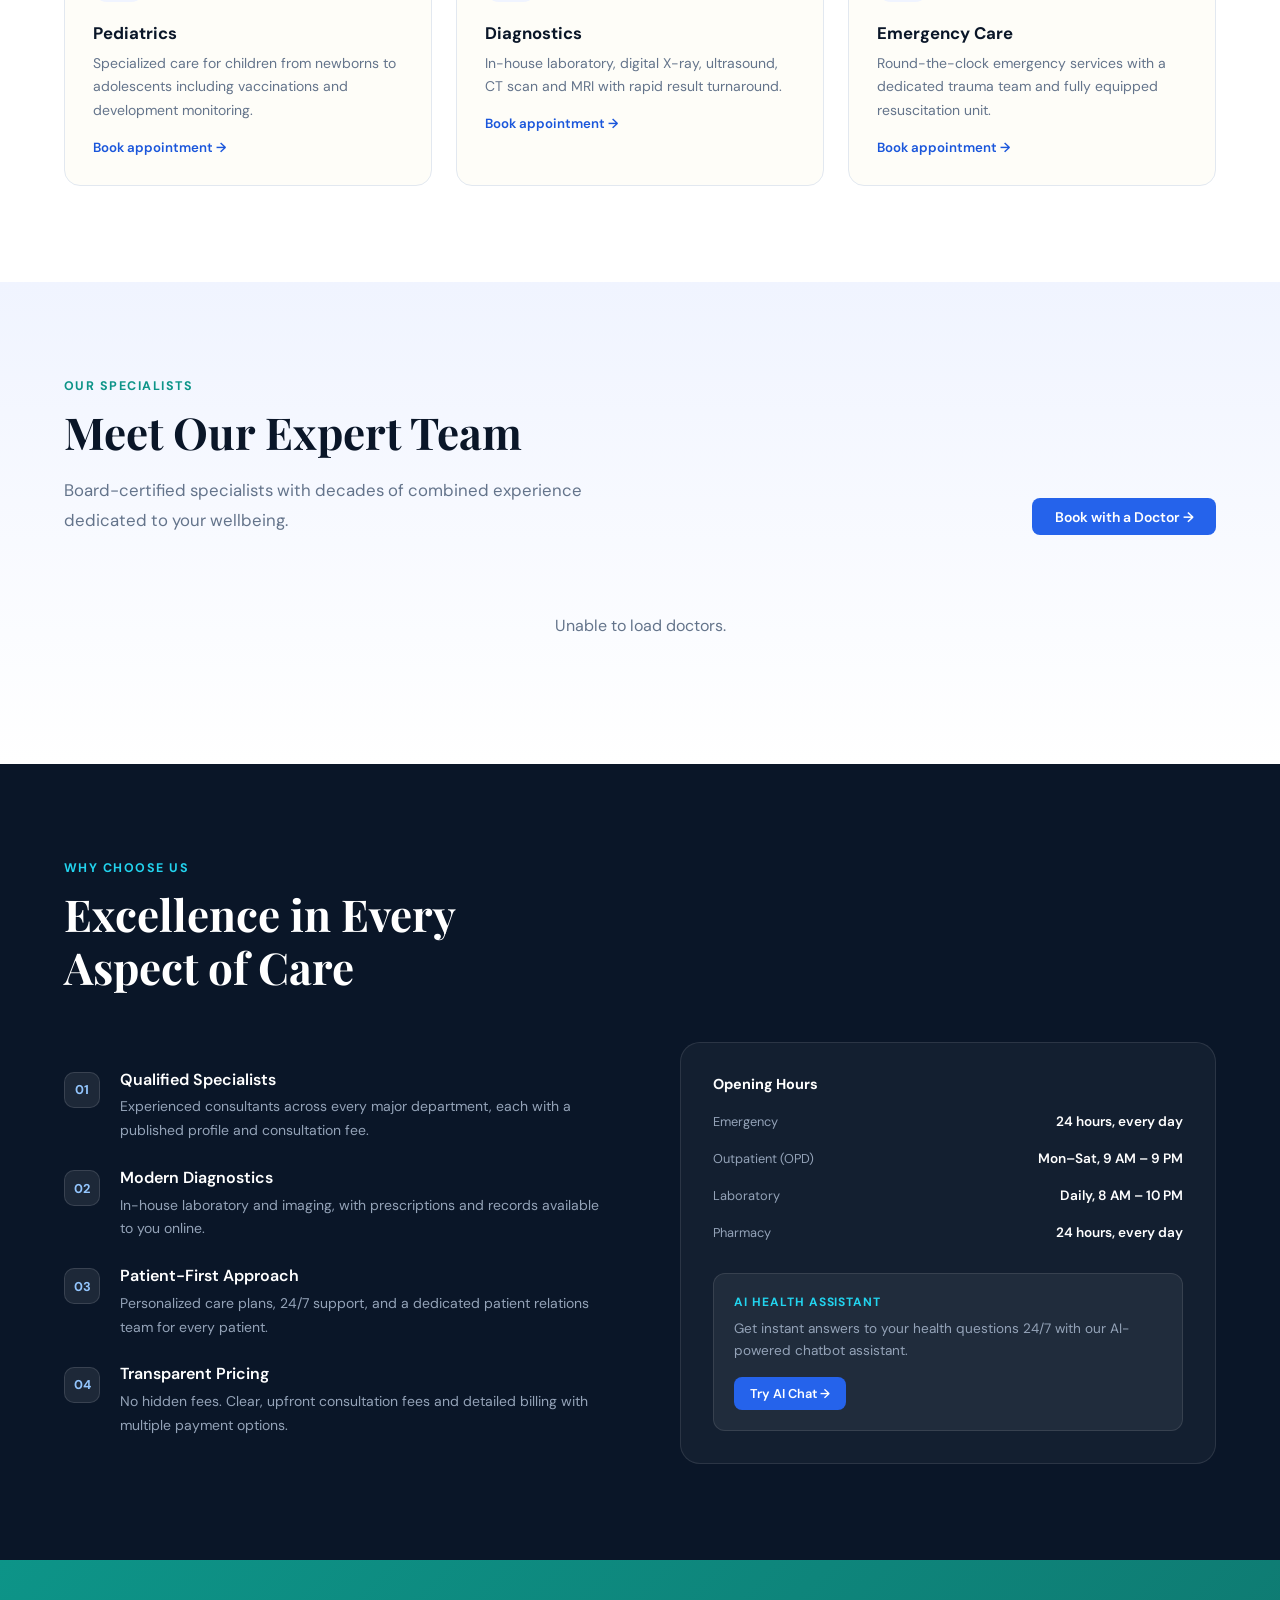
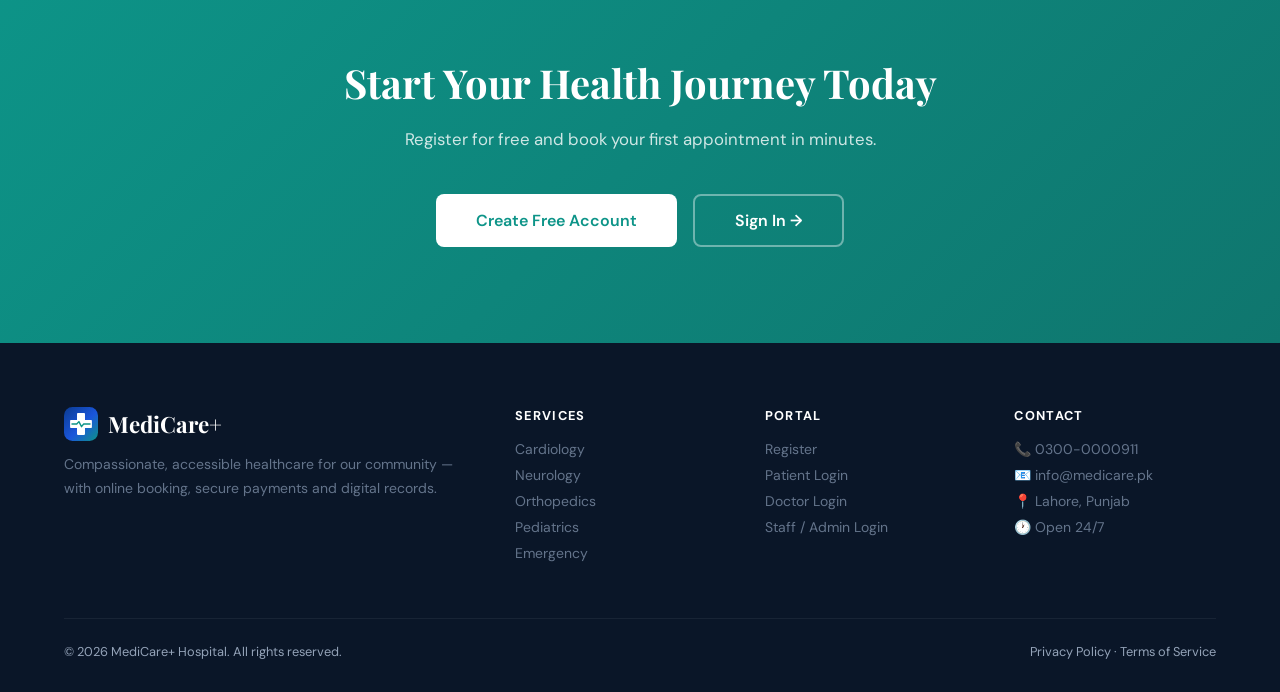
==== commit cec300dd: "make some changes in the project in which add the doctors data and the patients data" ====
--- a/frontend/index.html
+++ b/frontend/index.html
@@ -3,6 +3,10 @@
 <head>
 <meta charset="UTF-8">
 <meta name="viewport" content="width=device-width, initial-scale=1.0">
+<link rel="icon" type="image/svg+xml" href="/static/favicon.svg">
+<link rel="icon" type="image/x-icon" href="/favicon.ico">
+<link rel="apple-touch-icon" href="/static/apple-touch-icon.png">
+<meta name="theme-color" content="#0a1628">
 <title>MediCare+ | Advanced Hospital Management</title>
 <link href="https://fonts.googleapis.com/css2?family=Playfair+Display:wght@400;600;700&family=DM+Sans:wght@300;400;500;600&display=swap" rel="stylesheet">
 <style>
@@ -218,7 +222,7 @@
 <nav>
   <div class="nav-inner">
     <a class="brand" href="/">
-      <div class="brand-icon">🏥</div>
+      <div class="brand-icon" style="overflow:hidden"><svg viewBox="0 0 64 64" style="width:100%;height:100%;display:block" role="img" aria-label="MediCare+ logo"><defs><linearGradient id="mcg" x1="0" y1="0" x2="1" y2="1"><stop offset="0" stop-color="#0b3b91"/><stop offset=".55" stop-color="#1a56db"/><stop offset="1" stop-color="#0d9488"/></linearGradient></defs><rect width="64" height="64" rx="16" fill="url(#mcg)"/><path d="M26 13h12v13h13v12H38v13H26V38H13V26h13z" fill="#fff" stroke="#fff" stroke-width="3" stroke-linejoin="round"/><polyline points="15,32 24,32 28,27.5 33,37 37,32 49,32" fill="none" stroke="#0d9488" stroke-width="2.6" stroke-linecap="round" stroke-linejoin="round"/></svg></div>
       <div>
         <div class="brand-name">MediCare+</div>
         <div class="brand-sub">Hospital & Health Center</div>
@@ -356,7 +360,7 @@
   <div class="footer-inner">
     <div class="footer-grid">
       <div>
-        <div class="footer-brand">🏥 MediCare+</div>
+        <div class="footer-brand" style="display:flex;align-items:center;gap:.6rem"><span style="width:34px;height:34px;display:inline-block;flex-shrink:0"><svg viewBox="0 0 64 64" style="width:100%;height:100%;display:block" role="img" aria-label="MediCare+ logo"><defs><linearGradient id="mcg" x1="0" y1="0" x2="1" y2="1"><stop offset="0" stop-color="#0b3b91"/><stop offset=".55" stop-color="#1a56db"/><stop offset="1" stop-color="#0d9488"/></linearGradient></defs><rect width="64" height="64" rx="16" fill="url(#mcg)"/><path d="M26 13h12v13h13v12H38v13H26V38H13V26h13z" fill="#fff" stroke="#fff" stroke-width="3" stroke-linejoin="round"/><polyline points="15,32 24,32 28,27.5 33,37 37,32 49,32" fill="none" stroke="#0d9488" stroke-width="2.6" stroke-linecap="round" stroke-linejoin="round"/></svg></span>MediCare+</div>
         <div class="footer-tagline">Compassionate, accessible healthcare for our community — with online booking, secure payments and digital records.</div>
       </div>
       <div>
@@ -390,6 +394,14 @@
     </div>
   </div>
 </footer>
+
+<!-- DOCTOR PROFILE -->
+<div class="modal-overlay" id="doc-modal" onclick="if(event.target===this)closeDoc()">
+  <div class="auth-modal" style="max-width:520px">
+    <button class="modal-close" onclick="closeDoc()">✕</button>
+    <div id="doc-modal-body"></div>
+  </div>
+</div>
 
 <!-- CHATBOT -->
 <div class="chatbot-widget" id="chatbot-widget">
@@ -420,6 +432,7 @@
   try {
     const res = await fetch('/api/doctors/');
     const docs = await res.json();
+    window.PUB_DOCS = docs || [];
     const el = document.getElementById('public-doctors-list');
     if (!docs || !docs.length) { el.innerHTML = '<p style="color:var(--muted);text-align:center;padding:2rem;grid-column:1/-1">No doctors found.</p>'; return; }
     el.innerHTML = docs.slice(0,8).map(d => `
@@ -435,12 +448,38 @@
           <div class="doc-stat"><span>Experience</span><strong>${d.experience_years || 0} years</strong></div>
           <div class="doc-stat"><span>Department</span><strong>${esc(d.department?.name || 'General')}</strong></div>
           <div class="doc-fee"><span class="doc-fee-lbl">Consultation Fee</span><span class="doc-fee-val">$${d.consultation_fee || 0}</span></div>
-          <button class="btn btn-primary" style="width:100%;margin-top:1rem" onclick="openAuth('register')">Book Appointment</button>
+          ${d.qualification ? `<div style="font-size:.8rem;color:var(--muted);margin-top:.6rem">${esc(d.qualification)}</div>` : ''}
+          <div style="display:flex;gap:.5rem;margin-top:1rem">
+            <button class="btn btn-ghost" style="flex:1;white-space:nowrap;padding:.65rem .5rem;font-size:.82rem" onclick="showDoc(${d.id})">View profile</button>
+            <button class="btn btn-primary" style="flex:1;padding:.65rem .5rem;font-size:.82rem" onclick="openAuth('register')">Book</button>
+          </div>
         </div>
       </div>`).join('');
   } catch(e) { document.getElementById('public-doctors-list').innerHTML = '<p style="color:var(--muted);text-align:center;padding:2rem;grid-column:1/-1">Unable to load doctors.</p>'; }
 }
 loadPublicDoctors();
+
+function showDoc(id) {
+  const d = (window.PUB_DOCS || []).find(x => x.id === id); if (!d) return;
+  const days = (d.available_days || []).map(x => x.slice(0, 3)).join(', ') || 'Please call to confirm';
+  document.getElementById('doc-modal-body').innerHTML = `
+    <div style="display:flex;gap:1rem;align-items:center;margin-bottom:1.25rem">
+      <div style="width:68px;height:68px;border-radius:50%;background:linear-gradient(135deg,var(--blue),var(--teal));display:flex;align-items:center;justify-content:center;font-size:1.9rem">👨‍⚕️</div>
+      <div><h3 style="font-family:'Playfair Display',serif;font-size:1.4rem;color:var(--navy)">${esc(drName(d.user?.full_name || 'Doctor'))}</h3>
+      <div style="color:var(--teal);font-weight:600;font-size:.9rem">${esc(d.specialization || 'General Medicine')}</div></div>
+    </div>
+    ${d.bio ? `<p style="color:var(--muted);line-height:1.7;font-size:.92rem;margin-bottom:1.1rem">${esc(d.bio)}</p>` : ''}
+    <div style="display:grid;grid-template-columns:1fr 1fr;gap:.6rem;font-size:.85rem;margin-bottom:1.25rem">
+      <div style="background:var(--light);border-radius:10px;padding:.7rem .9rem"><div style="color:var(--muted);font-size:.72rem">QUALIFICATION</div><b>${esc(d.qualification || 'Not listed')}</b></div>
+      <div style="background:var(--light);border-radius:10px;padding:.7rem .9rem"><div style="color:var(--muted);font-size:.72rem">EXPERIENCE</div><b>${d.experience_years || 0} years</b></div>
+      <div style="background:var(--light);border-radius:10px;padding:.7rem .9rem"><div style="color:var(--muted);font-size:.72rem">DEPARTMENT</div><b>${esc(d.department?.name || 'General')}</b></div>
+      <div style="background:var(--light);border-radius:10px;padding:.7rem .9rem"><div style="color:var(--muted);font-size:.72rem">CONSULTATION FEE</div><b>$${d.consultation_fee || 0}</b></div>
+      <div style="background:var(--light);border-radius:10px;padding:.7rem .9rem;grid-column:1/-1"><div style="color:var(--muted);font-size:.72rem">AVAILABLE</div><b>${esc(days)} · ${esc(d.available_from || '')} – ${esc(d.available_to || '')}</b></div>
+    </div>
+    <button class="btn btn-primary" style="width:100%" onclick="closeDoc();openAuth('register')">Book an appointment</button>`;
+  document.getElementById('doc-modal').classList.add('open');
+}
+function closeDoc() { document.getElementById('doc-modal').classList.remove('open'); }
 
 // Sign in / register live on the dedicated /login page. Signed-in patients go straight to their portal.
 const HOME = {admin:'/admin', doctor:'/doctor', patient:'/portal', receptionist:'/admin'};
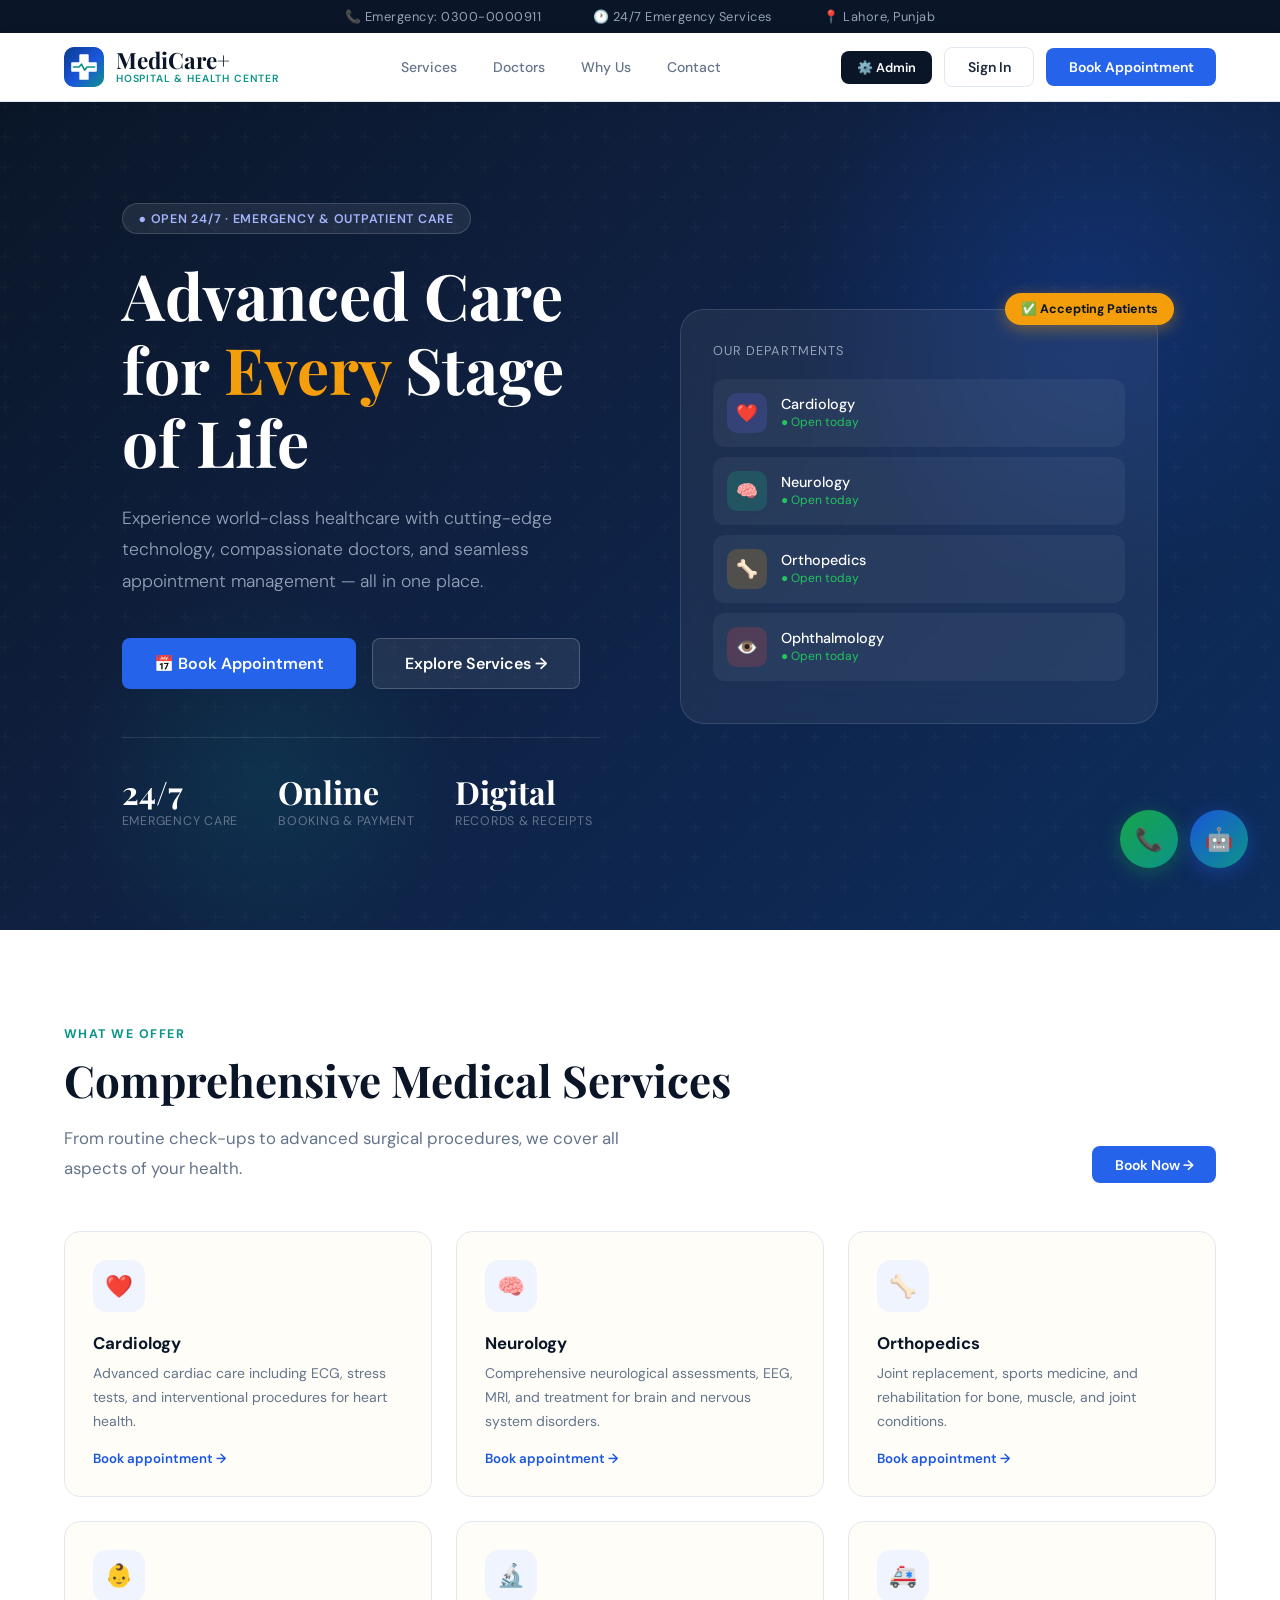
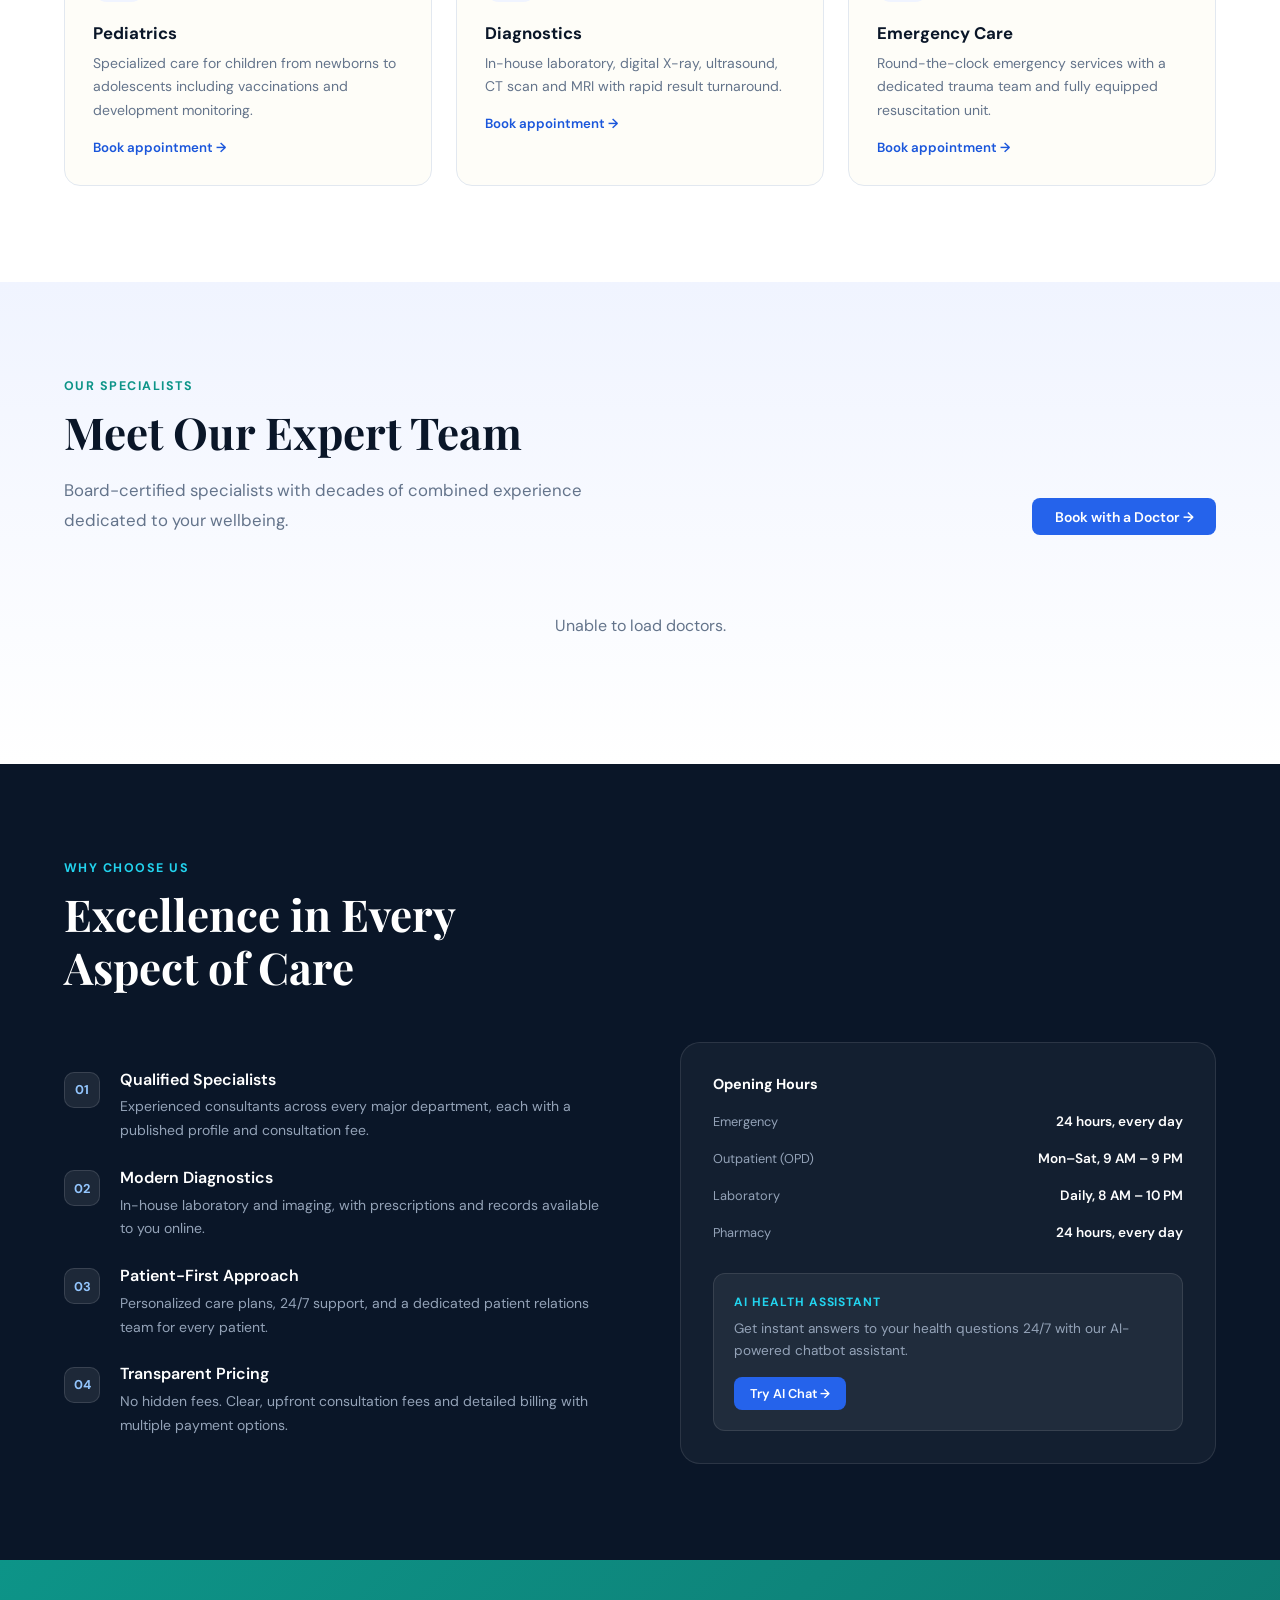
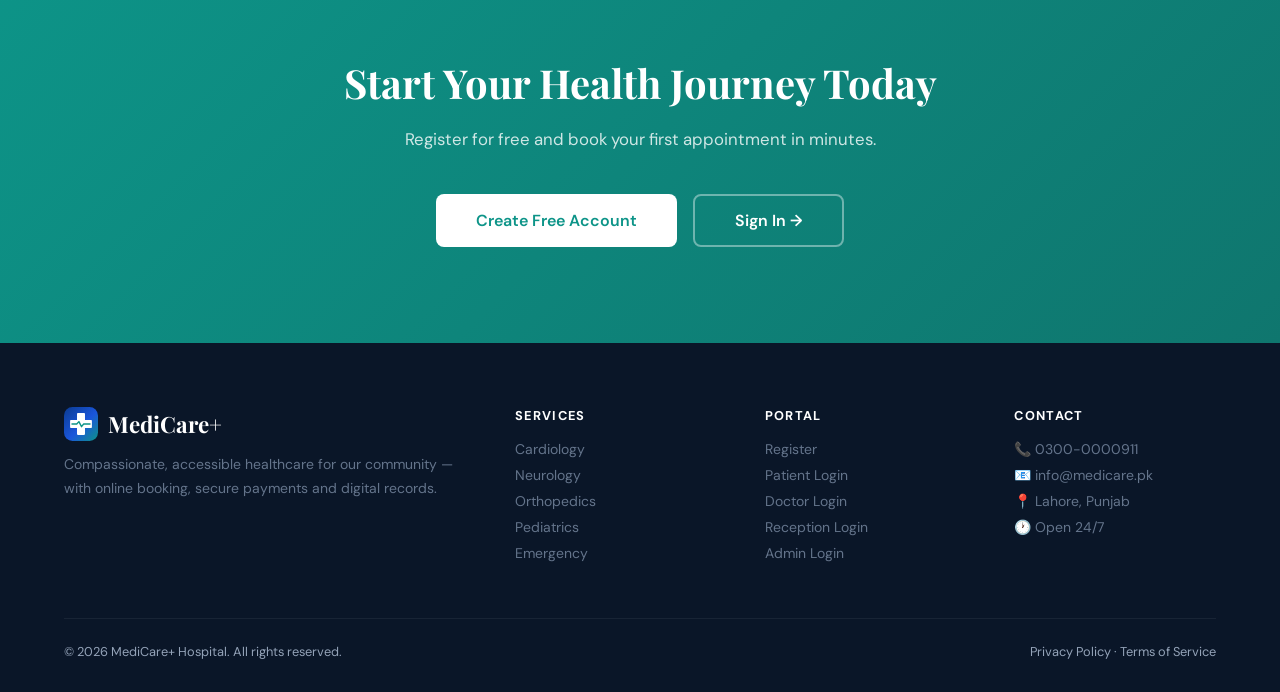
==== commit 1864f5e2: "Add in which the Admin Seprate and the doctors" ====
--- a/frontend/index.html
+++ b/frontend/index.html
@@ -374,8 +374,9 @@
         <div class="footer-col">
           <a onclick="openAuth('register')" href="#">Register</a>
           <a onclick="openAuth('login')" href="#">Patient Login</a>
-          <a href="/login">Doctor Login</a>
-          <a onclick="goAdmin()" href="#">Staff / Admin Login</a>
+          <a href="/doctor/login">Doctor Login</a>
+          <a href="/reception/login">Reception Login</a>
+          <a href="/admin/login">Admin Login</a>
         </div>
       </div>
       <div>
@@ -482,7 +483,7 @@
 function closeDoc() { document.getElementById('doc-modal').classList.remove('open'); }
 
 // Sign in / register live on the dedicated /login page. Signed-in patients go straight to their portal.
-const HOME = {admin:'/admin', doctor:'/doctor', patient:'/portal', receptionist:'/admin'};
+const HOME = {admin:'/admin', doctor:'/doctor', patient:'/portal', receptionist:'/reception'};
 function me() { try { return localStorage.getItem('token') ? JSON.parse(localStorage.getItem('user') || 'null') : null; } catch (e) { return null; } }
 function openAuth(tab) {
   const u = me();
@@ -494,7 +495,7 @@
 function goAdmin() {
   const user = JSON.parse(localStorage.getItem('user') || 'null');
   if (user && user.role === 'admin') { window.location.href = '/admin'; return; }
-  window.location.href = '/login';
+  window.location.href = (me() && me().role === 'admin') ? '/admin' : '/admin/login';
 }
 
 // chatbot toggle
